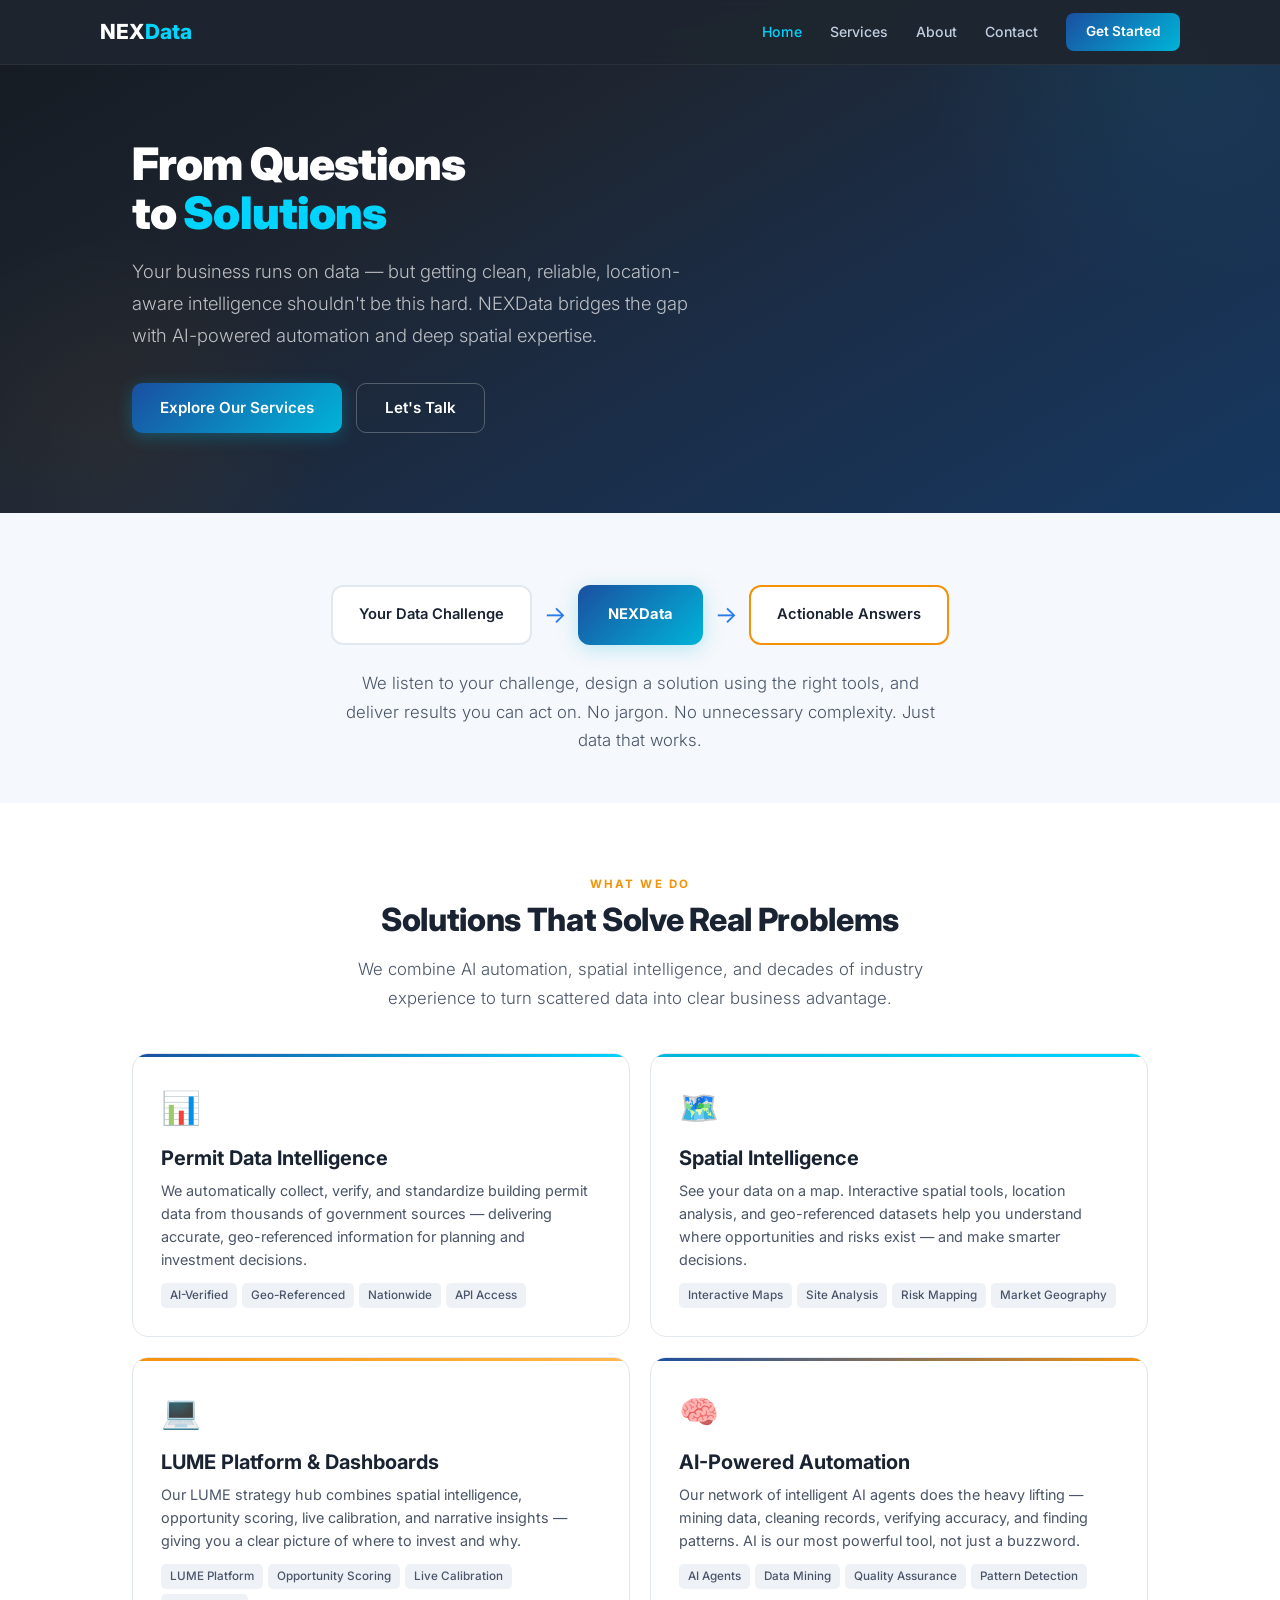
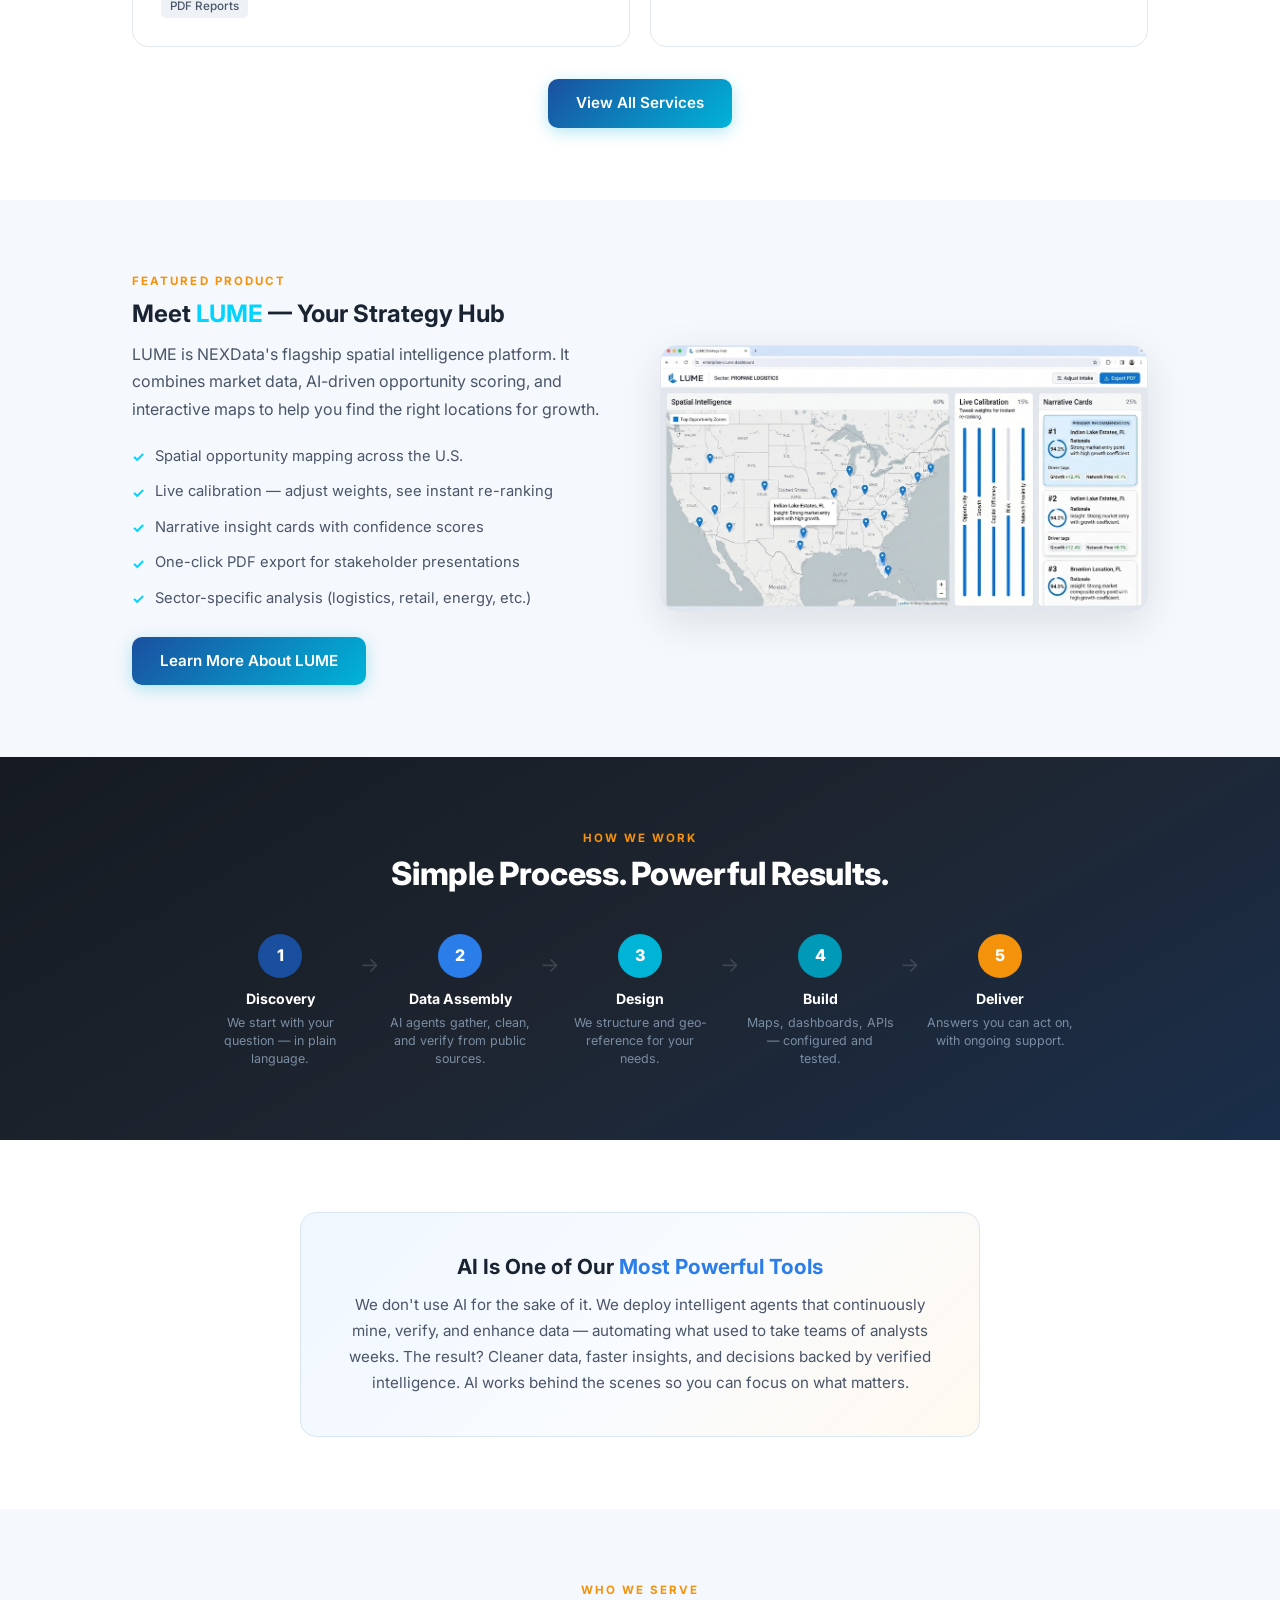
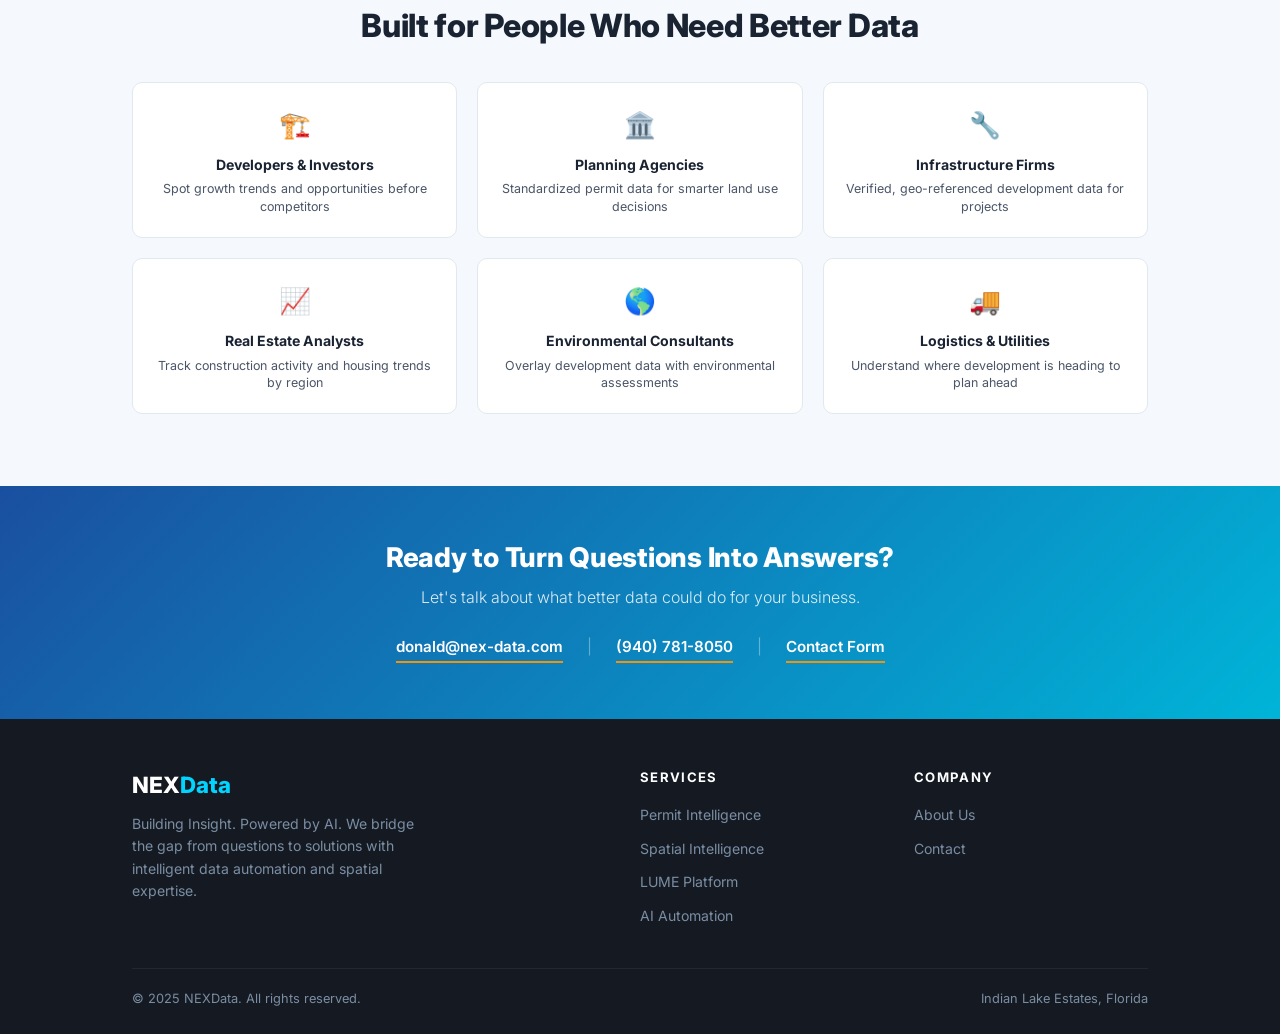
==== index.html @ 65c03d66 "Add files via upload" ====
<!DOCTYPE html>
<html lang="en">
<head>
<meta charset="UTF-8">
<meta name="viewport" content="width=device-width, initial-scale=1.0">
<title>NEXData — From Questions to Solutions | AI-Powered Data Intelligence</title>
<meta name="description" content="NEXData bridges the gap from questions to solutions. AI-powered permit data intelligence, spatial analytics, and custom dashboards for smarter business decisions.">
<link rel="stylesheet" href="styles.css">
</head>
<body>

<!-- NAV -->
<nav class="nav">
  <div class="nav-inner">
    <a href="index.html" class="nav-logo">
      <span class="nav-logo-text"><span class="nex">NEX</span><span class="data">Data</span></span>
    </a>
    <div class="nav-links">
      <a href="index.html" class="active">Home</a>
      <a href="services.html">Services</a>
      <a href="about.html">About</a>
      <a href="contact.html">Contact</a>
      <a href="contact.html" class="nav-cta">Get Started</a>
    </div>
    <div class="nav-toggle" onclick="document.querySelector('.nav-links').classList.toggle('show')">&#9776;</div>
  </div>
</nav>

<!-- HERO -->
<section class="hero">
  <div class="container">
    <h1>From Questions<br>to <span class="accent">Solutions</span></h1>
    <p class="hero-subtitle">
      Your business runs on data — but getting clean, reliable, location-aware
      intelligence shouldn't be this hard. NEXData bridges the gap with AI-powered
      automation and deep spatial expertise.
    </p>
    <div class="hero-ctas">
      <a href="services.html" class="btn btn-primary">Explore Our Services</a>
      <a href="contact.html" class="btn btn-outline">Let's Talk</a>
    </div>
  </div>
</section>

<!-- BRIDGE -->
<section class="section section-alt" style="padding: 48px 0;">
  <div class="container text-center">
    <div class="bridge-flow">
      <div class="bridge-node bn-question">Your Data Challenge</div>
      <div class="bridge-arrow">&rarr;</div>
      <div class="bridge-node bn-nex">NEXData</div>
      <div class="bridge-arrow">&rarr;</div>
      <div class="bridge-node bn-answer">Actionable Answers</div>
    </div>
    <p class="section-subtitle mx-auto" style="margin-top: 16px;">
      We listen to your challenge, design a solution using the right tools, and deliver
      results you can act on. No jargon. No unnecessary complexity. Just data that works.
    </p>
  </div>
</section>

<!-- SERVICES OVERVIEW -->
<section class="section">
  <div class="container">
    <div class="text-center" style="margin-bottom: 40px;">
      <div class="section-label">What We Do</div>
      <h2 class="section-title">Solutions That Solve Real Problems</h2>
      <p class="section-subtitle mx-auto">We combine AI automation, spatial intelligence, and decades of industry experience to turn scattered data into clear business advantage.</p>
    </div>
    <div class="card-grid card-grid-2">

      <div class="card card-accent">
        <div class="card-icon">&#x1F4CA;</div>
        <h3>Permit Data Intelligence</h3>
        <p>We automatically collect, verify, and standardize building permit data from thousands of government sources — delivering accurate, geo-referenced information for planning and investment decisions.</p>
        <div class="tags">
          <span class="tag">AI-Verified</span>
          <span class="tag">Geo-Referenced</span>
          <span class="tag">Nationwide</span>
          <span class="tag">API Access</span>
        </div>
      </div>

      <div class="card card-accent card-accent-cyan">
        <div class="card-icon">&#x1F5FA;&#xFE0F;</div>
        <h3>Spatial Intelligence</h3>
        <p>See your data on a map. Interactive spatial tools, location analysis, and geo-referenced datasets help you understand where opportunities and risks exist — and make smarter decisions.</p>
        <div class="tags">
          <span class="tag">Interactive Maps</span>
          <span class="tag">Site Analysis</span>
          <span class="tag">Risk Mapping</span>
          <span class="tag">Market Geography</span>
        </div>
      </div>

      <div class="card card-accent card-accent-orange">
        <div class="card-icon">&#x1F4BB;</div>
        <h3>LUME Platform & Dashboards</h3>
        <p>Our LUME strategy hub combines spatial intelligence, opportunity scoring, live calibration, and narrative insights — giving you a clear picture of where to invest and why.</p>
        <div class="tags">
          <span class="tag">LUME Platform</span>
          <span class="tag">Opportunity Scoring</span>
          <span class="tag">Live Calibration</span>
          <span class="tag">PDF Reports</span>
        </div>
      </div>

      <div class="card card-accent card-accent-mixed">
        <div class="card-icon">&#x1F9E0;</div>
        <h3>AI-Powered Automation</h3>
        <p>Our network of intelligent AI agents does the heavy lifting — mining data, cleaning records, verifying accuracy, and finding patterns. AI is our most powerful tool, not just a buzzword.</p>
        <div class="tags">
          <span class="tag">AI Agents</span>
          <span class="tag">Data Mining</span>
          <span class="tag">Quality Assurance</span>
          <span class="tag">Pattern Detection</span>
        </div>
      </div>

    </div>
    <div class="text-center" style="margin-top: 32px;">
      <a href="services.html" class="btn btn-primary">View All Services</a>
    </div>
  </div>
</section>

<!-- LUME SHOWCASE -->
<section class="section section-alt">
  <div class="container">
    <div class="lume-showcase">
      <div class="lume-text">
        <div class="section-label">Featured Product</div>
        <h3>Meet <span>LUME</span> — Your Strategy Hub</h3>
        <p>LUME is NEXData's flagship spatial intelligence platform. It combines market data, AI-driven opportunity scoring, and interactive maps to help you find the right locations for growth.</p>
        <ul class="lume-features">
          <li>Spatial opportunity mapping across the U.S.</li>
          <li>Live calibration — adjust weights, see instant re-ranking</li>
          <li>Narrative insight cards with confidence scores</li>
          <li>One-click PDF export for stakeholder presentations</li>
          <li>Sector-specific analysis (logistics, retail, energy, etc.)</li>
        </ul>
        <div style="margin-top: 20px;">
          <a href="services.html#lume" class="btn btn-primary">Learn More About LUME</a>
        </div>
      </div>
      <div>
        <img src="images/lume-dashboard.png" alt="LUME Strategy Hub Dashboard" class="lume-img">
      </div>
    </div>
  </div>
</section>

<!-- PROCESS -->
<section class="section section-dark">
  <div class="container">
    <div class="text-center" style="margin-bottom: 40px;">
      <div class="section-label">How We Work</div>
      <h2 class="section-title">Simple Process. Powerful Results.</h2>
    </div>
    <div class="steps-row">
      <div class="step">
        <div class="step-num step-num-1">1</div>
        <h4>Discovery</h4>
        <p>We start with your question — in plain language.</p>
      </div>
      <div class="step-arrow">&rarr;</div>
      <div class="step">
        <div class="step-num step-num-2">2</div>
        <h4>Data Assembly</h4>
        <p>AI agents gather, clean, and verify from public sources.</p>
      </div>
      <div class="step-arrow">&rarr;</div>
      <div class="step">
        <div class="step-num step-num-3">3</div>
        <h4>Design</h4>
        <p>We structure and geo-reference for your needs.</p>
      </div>
      <div class="step-arrow">&rarr;</div>
      <div class="step">
        <div class="step-num step-num-4">4</div>
        <h4>Build</h4>
        <p>Maps, dashboards, APIs — configured and tested.</p>
      </div>
      <div class="step-arrow">&rarr;</div>
      <div class="step">
        <div class="step-num step-num-5">5</div>
        <h4>Deliver</h4>
        <p>Answers you can act on, with ongoing support.</p>
      </div>
    </div>
  </div>
</section>

<!-- AI CALLOUT -->
<section class="section">
  <div class="container text-center">
    <div class="ai-card mx-auto">
      <h3>AI Is One of Our <span>Most Powerful Tools</span></h3>
      <p>
        We don't use AI for the sake of it. We deploy intelligent agents that continuously mine,
        verify, and enhance data — automating what used to take teams of analysts weeks.
        The result? Cleaner data, faster insights, and decisions backed by verified intelligence.
        AI works behind the scenes so you can focus on what matters.
      </p>
    </div>
  </div>
</section>

<!-- AUDIENCE -->
<section class="section section-alt">
  <div class="container">
    <div class="text-center" style="margin-bottom: 36px;">
      <div class="section-label">Who We Serve</div>
      <h2 class="section-title">Built for People Who Need Better Data</h2>
    </div>
    <div class="card-grid card-grid-3">
      <div class="audience-item">
        <div class="a-icon">&#x1F3D7;&#xFE0F;</div>
        <h4>Developers & Investors</h4>
        <p>Spot growth trends and opportunities before competitors</p>
      </div>
      <div class="audience-item">
        <div class="a-icon">&#x1F3DB;&#xFE0F;</div>
        <h4>Planning Agencies</h4>
        <p>Standardized permit data for smarter land use decisions</p>
      </div>
      <div class="audience-item">
        <div class="a-icon">&#x1F527;</div>
        <h4>Infrastructure Firms</h4>
        <p>Verified, geo-referenced development data for projects</p>
      </div>
      <div class="audience-item">
        <div class="a-icon">&#x1F4C8;</div>
        <h4>Real Estate Analysts</h4>
        <p>Track construction activity and housing trends by region</p>
      </div>
      <div class="audience-item">
        <div class="a-icon">&#x1F30E;</div>
        <h4>Environmental Consultants</h4>
        <p>Overlay development data with environmental assessments</p>
      </div>
      <div class="audience-item">
        <div class="a-icon">&#x1F69A;</div>
        <h4>Logistics & Utilities</h4>
        <p>Understand where development is heading to plan ahead</p>
      </div>
    </div>
  </div>
</section>

<!-- CTA -->
<section class="cta-section">
  <div class="container">
    <h2>Ready to Turn Questions Into Answers?</h2>
    <p>Let's talk about what better data could do for your business.</p>
    <div class="cta-links">
      <a href="mailto:donald@nex-data.com">donald@nex-data.com</a>
      <span>|</span>
      <a href="tel:9407818050">(940) 781-8050</a>
      <span>|</span>
      <a href="contact.html">Contact Form</a>
    </div>
  </div>
</section>

<!-- FOOTER -->
<footer class="footer">
  <div class="container">
    <div class="footer-grid">
      <div class="footer-brand">
        <div class="logo-text"><span class="nex">NEX</span><span class="data">Data</span></div>
        <p>Building Insight. Powered by AI. We bridge the gap from questions to solutions with intelligent data automation and spatial expertise.</p>
      </div>
      <div>
        <h4>Services</h4>
        <ul>
          <li><a href="services.html">Permit Intelligence</a></li>
          <li><a href="services.html">Spatial Intelligence</a></li>
          <li><a href="services.html#lume">LUME Platform</a></li>
          <li><a href="services.html">AI Automation</a></li>
        </ul>
      </div>
      <div>
        <h4>Company</h4>
        <ul>
          <li><a href="about.html">About Us</a></li>
          <li><a href="contact.html">Contact</a></li>
        </ul>
      </div>
    </div>
    <div class="footer-bottom">
      <span>&copy; 2025 NEXData. All rights reserved.</span>
      <span>Indian Lake Estates, Florida</span>
    </div>
  </div>
</footer>

</body>
</html>
---- styles.css ----
/* ===================================================================
   NEXData — Global Stylesheet
   Brand: Dark charcoal, Blue→Cyan gradient, Orange accent
   =================================================================== */

@import url('https://fonts.googleapis.com/css2?family=Inter:wght@300;400;500;600;700;800;900&display=swap');

:root {
  --dark: #1e2530;
  --dark-mid: #2a3240;
  --dark-deep: #151a22;
  --blue-deep: #1a4fa0;
  --blue-mid: #2b7de9;
  --blue-bright: #00b4d8;
  --cyan: #00d4ff;
  --orange: #f5920b;
  --orange-light: #ffb84d;
  --white: #ffffff;
  --off-white: #f5f8fc;
  --light-gray: #eef2f7;
  --text-dark: #1a2332;
  --text-body: #4a5568;
  --text-light: #c0cee0;
  --text-muted: #7a8da3;
  --border: #e2e8f0;
  --radius: 12px;
  --radius-lg: 16px;
  --shadow: 0 4px 20px rgba(0,0,0,0.06);
  --shadow-lg: 0 12px 40px rgba(0,0,0,0.1);
}

* { margin: 0; padding: 0; box-sizing: border-box; }

html { scroll-behavior: smooth; }

body {
  font-family: 'Inter', -apple-system, BlinkMacSystemFont, sans-serif;
  color: var(--text-dark);
  background: var(--white);
  -webkit-font-smoothing: antialiased;
  line-height: 1.6;
}

img { max-width: 100%; height: auto; display: block; }
a { text-decoration: none; color: inherit; transition: color 0.2s; }

.container { max-width: 1080px; margin: 0 auto; padding: 0 32px; }
.container-narrow { max-width: 800px; margin: 0 auto; padding: 0 32px; }

/* ===== TYPOGRAPHY ===== */
h1 { font-size: 2.8rem; font-weight: 900; letter-spacing: -0.02em; line-height: 1.1; }
h2 { font-size: 2rem; font-weight: 800; letter-spacing: -0.01em; line-height: 1.2; }
h3 { font-size: 1.25rem; font-weight: 700; line-height: 1.3; }
h4 { font-size: 1rem; font-weight: 700; }

.section-label {
  font-size: 0.72rem;
  font-weight: 700;
  letter-spacing: 0.18em;
  text-transform: uppercase;
  color: var(--orange);
  margin-bottom: 8px;
}

.section-title { margin-bottom: 16px; color: var(--text-dark); }
.section-subtitle {
  font-size: 1.05rem;
  color: var(--text-body);
  line-height: 1.7;
  max-width: 600px;
  font-weight: 300;
}

.text-center { text-align: center; }
.mx-auto { margin-left: auto; margin-right: auto; }

/* ===== NAVIGATION ===== */
.nav {
  position: fixed;
  top: 0;
  left: 0;
  right: 0;
  z-index: 1000;
  background: rgba(30,37,48,0.95);
  backdrop-filter: blur(12px);
  border-bottom: 1px solid rgba(255,255,255,0.06);
  padding: 0 32px;
}

.nav-inner {
  max-width: 1080px;
  margin: 0 auto;
  display: flex;
  align-items: center;
  justify-content: space-between;
  height: 64px;
}

.nav-logo {
  display: flex;
  align-items: center;
  gap: 10px;
}

.nav-logo img { height: 36px; width: auto; }

.nav-logo-text { font-size: 1.3rem; font-weight: 800; }
.nav-logo-text .nex { color: var(--white); }
.nav-logo-text .data { color: var(--cyan); }

.nav-links { display: flex; gap: 28px; align-items: center; }

.nav-links a {
  font-size: 0.88rem;
  font-weight: 500;
  color: var(--text-light);
  transition: color 0.2s;
}

.nav-links a:hover { color: var(--cyan); }
.nav-links a.active { color: var(--cyan); }

.nav-cta {
  background: linear-gradient(135deg, var(--blue-deep), var(--blue-bright));
  color: var(--white) !important;
  padding: 8px 20px;
  border-radius: 8px;
  font-weight: 600 !important;
  font-size: 0.85rem !important;
  transition: opacity 0.2s !important;
}

.nav-cta:hover { opacity: 0.9; color: var(--white) !important; }

/* Mobile nav */
.nav-toggle { display: none; cursor: pointer; color: var(--white); font-size: 1.5rem; }

/* ===== HERO ===== */
.hero {
  background: linear-gradient(150deg, var(--dark-deep) 0%, var(--dark) 35%, #1a2e4a 65%, #163860 100%);
  color: var(--white);
  padding: 140px 0 80px;
  position: relative;
  overflow: hidden;
}

.hero::before {
  content: '';
  position: absolute;
  top: -50%;
  right: -15%;
  width: 600px;
  height: 600px;
  background: radial-gradient(circle, rgba(0,212,255,0.07) 0%, transparent 60%);
  border-radius: 50%;
}

.hero::after {
  content: '';
  position: absolute;
  bottom: -35%;
  left: -10%;
  width: 500px;
  height: 500px;
  background: radial-gradient(circle, rgba(245,146,11,0.05) 0%, transparent 60%);
  border-radius: 50%;
}

.hero .container { position: relative; z-index: 1; }

.hero h1 { margin-bottom: 16px; }
.hero h1 .accent { color: var(--cyan); }

.hero-subtitle {
  font-size: 1.15rem;
  color: rgba(255,255,255,0.7);
  max-width: 560px;
  line-height: 1.75;
  font-weight: 300;
  margin-bottom: 32px;
}

.hero-ctas { display: flex; gap: 14px; flex-wrap: wrap; }

.btn {
  display: inline-flex;
  align-items: center;
  gap: 8px;
  padding: 12px 28px;
  border-radius: 10px;
  font-weight: 600;
  font-size: 0.95rem;
  transition: all 0.2s;
  cursor: pointer;
  border: none;
}

.btn-primary {
  background: linear-gradient(135deg, var(--blue-deep), var(--blue-bright));
  color: var(--white);
  box-shadow: 0 4px 16px rgba(0,180,216,0.3);
}

.btn-primary:hover { box-shadow: 0 6px 24px rgba(0,180,216,0.4); transform: translateY(-1px); }

.btn-outline {
  background: transparent;
  color: var(--white);
  border: 1.5px solid rgba(255,255,255,0.25);
}

.btn-outline:hover { border-color: var(--cyan); color: var(--cyan); }

/* ===== SECTIONS ===== */
.section { padding: 72px 0; }
.section-dark {
  background: linear-gradient(150deg, var(--dark-deep) 0%, var(--dark) 50%, #1a2e4a 100%);
  color: var(--white);
}

.section-dark .section-title { color: var(--white); }
.section-dark .section-subtitle { color: var(--text-light); }

.section-alt { background: var(--off-white); }

/* ===== BRIDGE VISUAL ===== */
.bridge-flow {
  display: flex;
  align-items: center;
  justify-content: center;
  gap: 0;
  margin: 24px 0;
  flex-wrap: wrap;
}

.bridge-node {
  padding: 16px 26px;
  border-radius: var(--radius);
  font-weight: 600;
  font-size: 0.92rem;
}

.bn-question {
  background: var(--white);
  border: 2px solid var(--border);
  color: var(--text-dark);
}

.bn-nex {
  background: linear-gradient(135deg, var(--blue-deep), var(--blue-bright));
  color: var(--white);
  font-weight: 700;
  padding: 18px 30px;
  box-shadow: 0 4px 20px rgba(0,180,216,0.25);
}

.bn-answer {
  background: var(--white);
  border: 2px solid var(--orange);
  color: var(--text-dark);
}

.bridge-arrow {
  font-size: 1.5rem;
  color: var(--blue-mid);
  padding: 0 12px;
}

/* ===== CARD GRID ===== */
.card-grid {
  display: grid;
  gap: 20px;
}

.card-grid-2 { grid-template-columns: repeat(2, 1fr); }
.card-grid-3 { grid-template-columns: repeat(3, 1fr); }
.card-grid-4 { grid-template-columns: repeat(4, 1fr); }

.card {
  background: var(--white);
  border: 1px solid var(--border);
  border-radius: var(--radius-lg);
  padding: 28px;
  transition: transform 0.2s, box-shadow 0.2s;
  position: relative;
  overflow: hidden;
}

.card:hover { transform: translateY(-2px); box-shadow: var(--shadow-lg); }

.card-accent::before {
  content: '';
  position: absolute;
  top: 0; left: 0; right: 0;
  height: 3px;
  background: linear-gradient(90deg, var(--blue-deep), var(--cyan));
}

.card-accent-orange::before { background: linear-gradient(90deg, var(--orange), var(--orange-light)); }
.card-accent-cyan::before { background: linear-gradient(90deg, var(--blue-bright), var(--cyan)); }
.card-accent-mixed::before { background: linear-gradient(90deg, var(--blue-deep), var(--orange)); }

.card-icon { font-size: 2rem; margin-bottom: 12px; }
.card h3 { margin-bottom: 8px; }
.card p { font-size: 0.9rem; color: var(--text-body); line-height: 1.6; }

.tags { display: flex; flex-wrap: wrap; gap: 5px; margin-top: 12px; }
.tag {
  background: var(--light-gray);
  color: var(--text-body);
  font-size: 0.73rem;
  font-weight: 500;
  padding: 3px 9px;
  border-radius: 5px;
}

/* ===== STEPS ===== */
.steps-row {
  display: flex;
  justify-content: center;
  gap: 0;
  flex-wrap: wrap;
  align-items: flex-start;
}

.step {
  flex: 1;
  min-width: 130px;
  max-width: 160px;
  text-align: center;
  padding: 0 6px;
}

.step-num {
  width: 44px; height: 44px;
  border-radius: 50%;
  display: inline-flex;
  align-items: center;
  justify-content: center;
  font-size: 1rem;
  font-weight: 800;
  color: var(--white);
  margin-bottom: 10px;
}

.step-num-1 { background: var(--blue-deep); }
.step-num-2 { background: var(--blue-mid); }
.step-num-3 { background: var(--blue-bright); }
.step-num-4 { background: #0099b8; }
.step-num-5 { background: var(--orange); }

.step h4 { font-size: 0.88rem; margin-bottom: 4px; color: var(--white); }
.step p { font-size: 0.78rem; color: var(--text-muted); line-height: 1.45; }

.step-arrow {
  color: rgba(255,255,255,0.15);
  font-size: 1.3rem;
  display: flex;
  align-items: center;
  padding-top: 14px;
}

/* ===== LUME SHOWCASE ===== */
.lume-showcase {
  display: grid;
  grid-template-columns: 1fr 1fr;
  gap: 40px;
  align-items: center;
}

.lume-text h3 { font-size: 1.5rem; margin-bottom: 12px; }
.lume-text h3 span { color: var(--cyan); }
.lume-text p { color: var(--text-body); margin-bottom: 16px; line-height: 1.7; }

.lume-features { list-style: none; }
.lume-features li {
  padding: 6px 0;
  font-size: 0.92rem;
  color: var(--text-body);
  display: flex;
  align-items: center;
  gap: 10px;
}

.lume-features li::before {
  content: '\2713';
  color: var(--cyan);
  font-weight: 700;
  font-size: 0.9rem;
}

.lume-img {
  border-radius: var(--radius-lg);
  box-shadow: var(--shadow-lg);
  border: 1px solid var(--border);
}

/* ===== AI CALLOUT ===== */
.ai-card {
  background: linear-gradient(135deg, #f0f7ff 0%, #f8fbff 50%, #fff9f0 100%);
  border: 1px solid #d8e6f5;
  border-radius: var(--radius-lg);
  padding: 40px;
  max-width: 680px;
  text-align: center;
}

.ai-card h3 { font-size: 1.3rem; margin-bottom: 12px; }
.ai-card h3 span { color: var(--blue-mid); }
.ai-card p { font-size: 0.95rem; color: var(--text-body); line-height: 1.7; }

/* ===== AUDIENCE ===== */
.audience-item {
  background: var(--white);
  border: 1px solid var(--border);
  border-radius: 10px;
  padding: 22px;
  text-align: center;
}

.audience-item .a-icon { font-size: 1.6rem; margin-bottom: 8px; }
.audience-item h4 { font-size: 0.88rem; margin-bottom: 4px; }
.audience-item p { font-size: 0.78rem; color: var(--text-body); line-height: 1.4; }

/* ===== STATS BAR ===== */
.stats-bar {
  display: flex;
  justify-content: center;
  gap: 48px;
  flex-wrap: wrap;
  padding: 24px 0;
}

.stat { text-align: center; }
.stat-number {
  font-size: 2.4rem;
  font-weight: 900;
  color: var(--cyan);
  line-height: 1;
  margin-bottom: 4px;
}

.stat-label {
  font-size: 0.82rem;
  color: var(--text-muted);
  font-weight: 500;
}

/* ===== CTA SECTION ===== */
.cta-section {
  background: linear-gradient(135deg, var(--blue-deep) 0%, var(--blue-bright) 100%);
  padding: 56px 0;
  text-align: center;
  color: var(--white);
}

.cta-section h2 { font-size: 1.7rem; margin-bottom: 10px; }
.cta-section p { font-size: 1rem; color: rgba(255,255,255,0.85); margin-bottom: 24px; font-weight: 300; }

.cta-links { display: flex; gap: 24px; justify-content: center; flex-wrap: wrap; font-size: 0.95rem; }
.cta-links a { color: var(--white); font-weight: 600; border-bottom: 2px solid var(--orange); padding-bottom: 2px; }
.cta-links a:hover { border-color: var(--white); }
.cta-links span { color: rgba(255,255,255,0.35); }

/* ===== CONTACT FORM ===== */
.contact-grid {
  display: grid;
  grid-template-columns: 1fr 1fr;
  gap: 40px;
  align-items: start;
}

.form-group { margin-bottom: 16px; }

.form-group label {
  display: block;
  font-size: 0.85rem;
  font-weight: 600;
  color: var(--text-dark);
  margin-bottom: 6px;
}

.form-group input,
.form-group textarea,
.form-group select {
  width: 100%;
  padding: 12px 16px;
  border: 1.5px solid var(--border);
  border-radius: 8px;
  font-size: 0.92rem;
  font-family: 'Inter', sans-serif;
  transition: border-color 0.2s;
  background: var(--white);
}

.form-group input:focus,
.form-group textarea:focus,
.form-group select:focus {
  outline: none;
  border-color: var(--blue-mid);
  box-shadow: 0 0 0 3px rgba(43,125,233,0.1);
}

.form-group textarea { min-height: 120px; resize: vertical; }

.contact-info { padding: 20px 0; }
.contact-info-item {
  display: flex;
  align-items: flex-start;
  gap: 14px;
  margin-bottom: 24px;
}

.contact-info-item .ci-icon {
  font-size: 1.3rem;
  flex-shrink: 0;
  padding-top: 2px;
}

.contact-info-item h4 { font-size: 0.9rem; margin-bottom: 2px; }
.contact-info-item p { font-size: 0.88rem; color: var(--text-body); }
.contact-info-item a { color: var(--blue-mid); }
.contact-info-item a:hover { color: var(--blue-deep); }

/* ===== ABOUT ===== */
.team-grid {
  display: grid;
  grid-template-columns: 1fr 1fr;
  gap: 32px;
}

.team-card {
  background: var(--white);
  border: 1px solid var(--border);
  border-radius: var(--radius-lg);
  padding: 32px;
}

.team-card h3 { margin-bottom: 4px; }
.team-card .role { font-size: 0.88rem; color: var(--blue-mid); font-weight: 600; margin-bottom: 12px; }
.team-card p { font-size: 0.9rem; color: var(--text-body); line-height: 1.6; }

/* ===== FOOTER ===== */
.footer {
  background: var(--dark-deep);
  color: var(--text-light);
  padding: 48px 0 24px;
}

.footer-grid {
  display: grid;
  grid-template-columns: 2fr 1fr 1fr;
  gap: 40px;
  margin-bottom: 32px;
}

.footer-brand .logo-text { font-size: 1.4rem; font-weight: 800; margin-bottom: 10px; }
.footer-brand .logo-text .nex { color: var(--white); }
.footer-brand .logo-text .data { color: var(--cyan); }
.footer-brand p { font-size: 0.88rem; color: var(--text-muted); line-height: 1.6; max-width: 300px; }

.footer h4 { font-size: 0.82rem; font-weight: 700; letter-spacing: 0.1em; text-transform: uppercase; color: var(--white); margin-bottom: 14px; }
.footer ul { list-style: none; }
.footer li { margin-bottom: 8px; }
.footer li a { font-size: 0.88rem; color: var(--text-muted); }
.footer li a:hover { color: var(--cyan); }

.footer-bottom {
  border-top: 1px solid rgba(255,255,255,0.06);
  padding-top: 20px;
  display: flex;
  justify-content: space-between;
  align-items: center;
  font-size: 0.8rem;
  color: var(--text-muted);
}

/* ===== RESPONSIVE ===== */
@media (max-width: 768px) {
  h1 { font-size: 2rem; }
  h2 { font-size: 1.5rem; }
  .hero { padding: 120px 0 60px; }
  .card-grid-2, .card-grid-3, .card-grid-4 { grid-template-columns: 1fr; }
  .lume-showcase { grid-template-columns: 1fr; }
  .contact-grid { grid-template-columns: 1fr; }
  .team-grid { grid-template-columns: 1fr; }
  .footer-grid { grid-template-columns: 1fr; }
  .steps-row { flex-direction: column; align-items: center; }
  .step-arrow { display: none; }
  .bridge-flow { flex-direction: column; }
  .bridge-arrow { transform: rotate(90deg); }
  .stats-bar { gap: 24px; }
  .nav-links { display: none; }
  .nav-toggle { display: block; }
  .container { padding: 0 20px; }
}

@media print {
  .nav { display: none; }
  .card:hover { transform: none; box-shadow: none; }
}
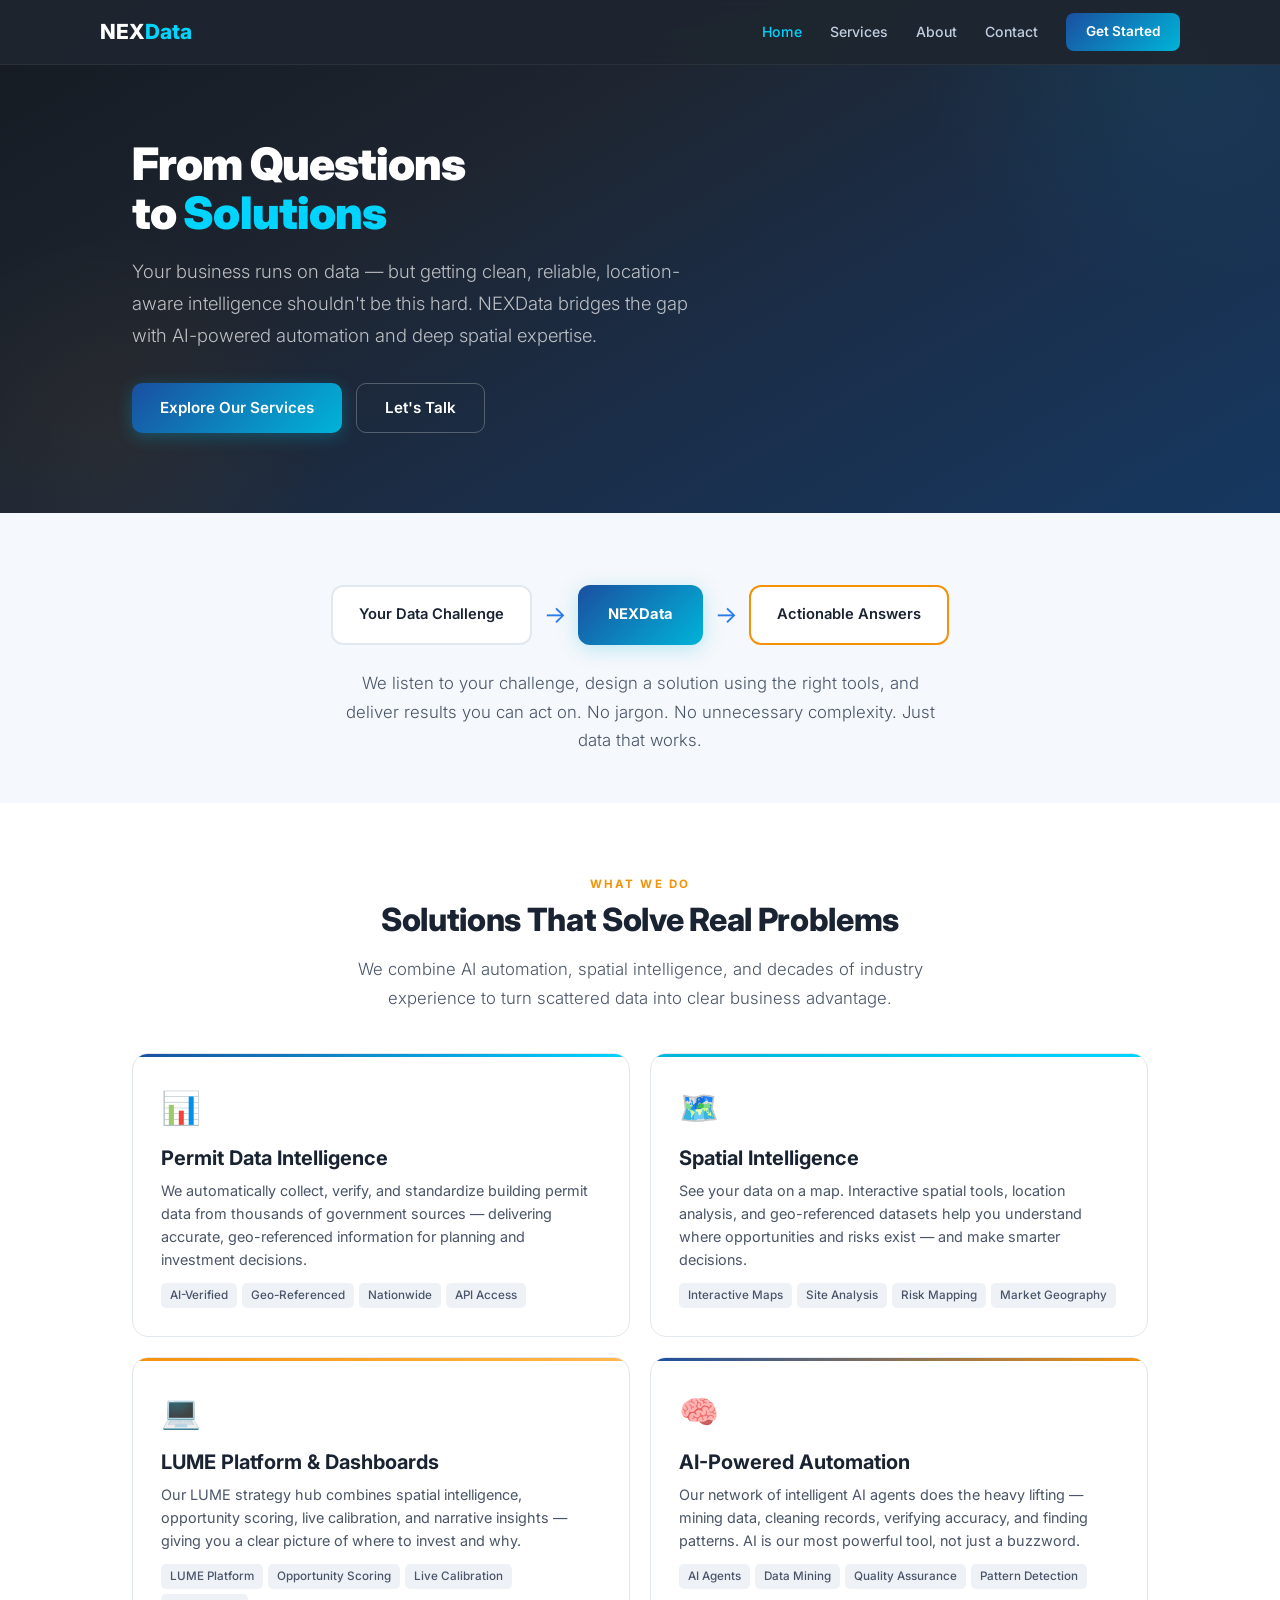
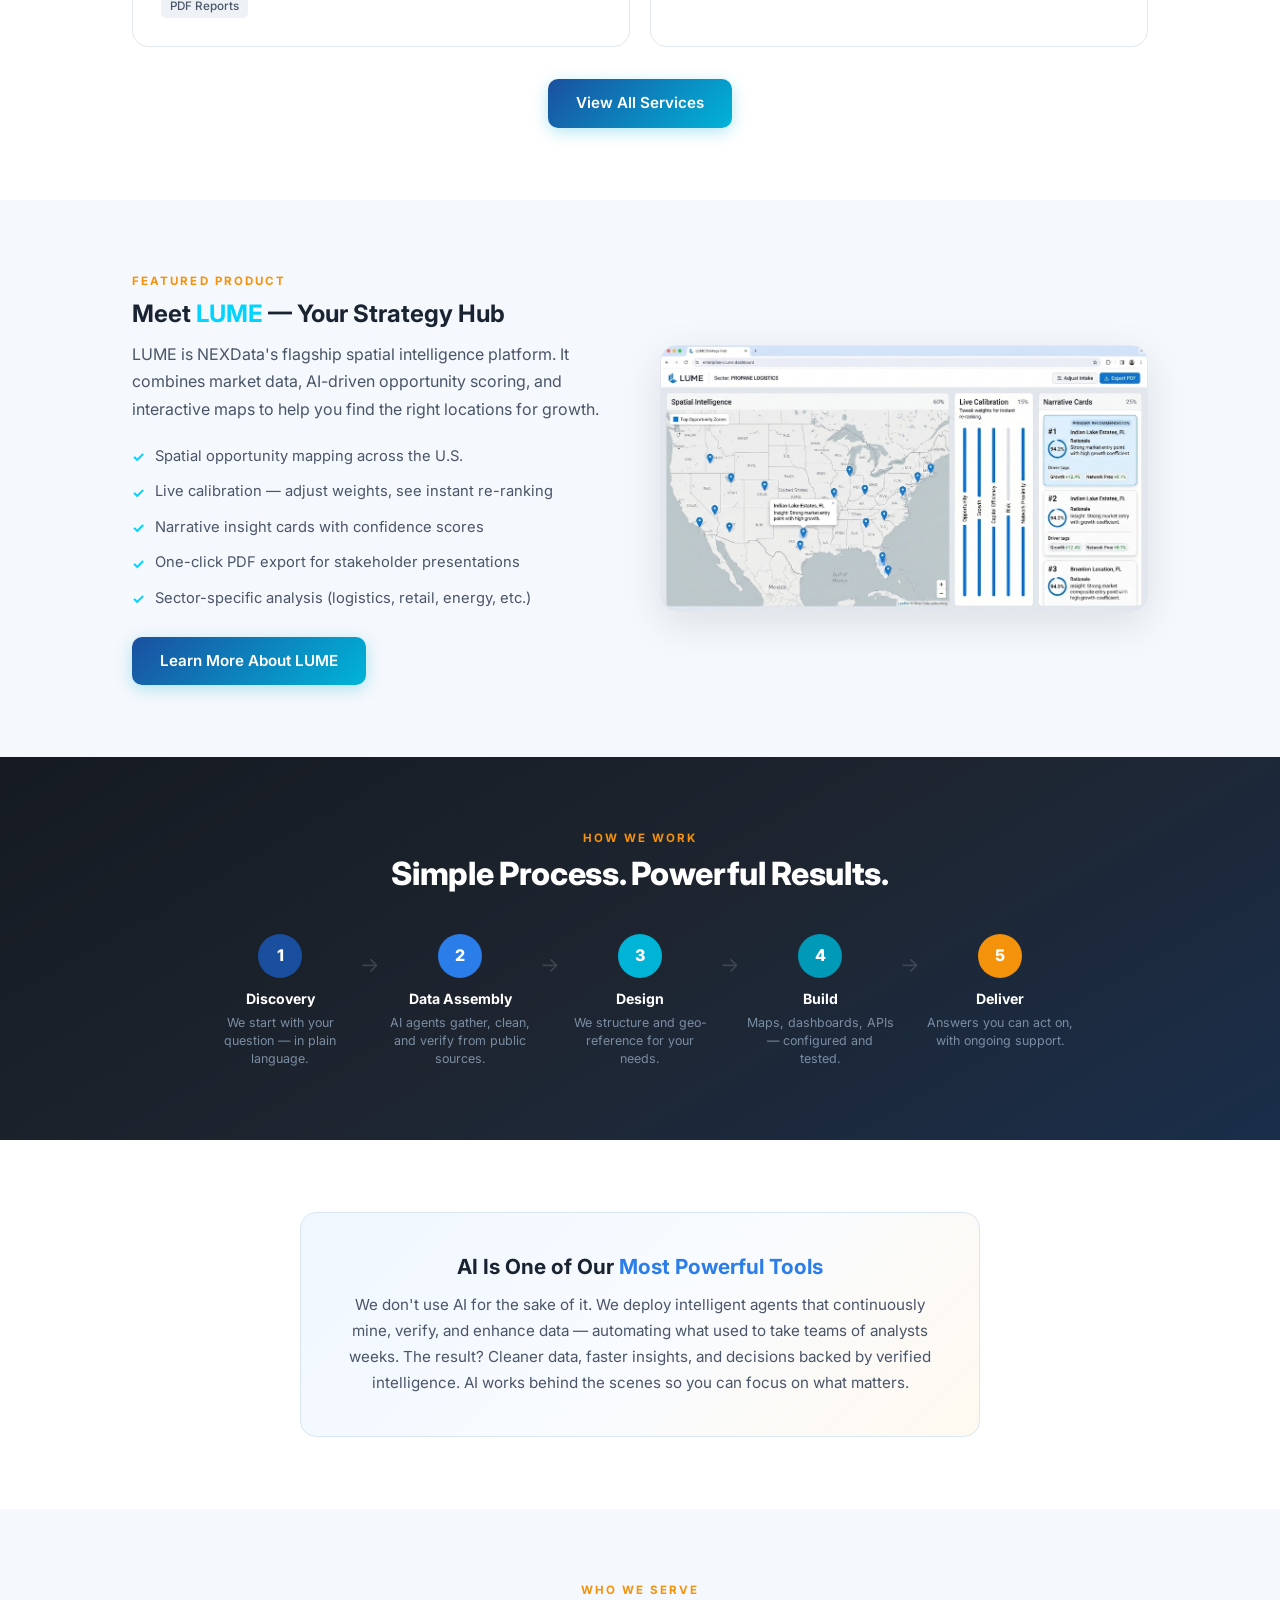
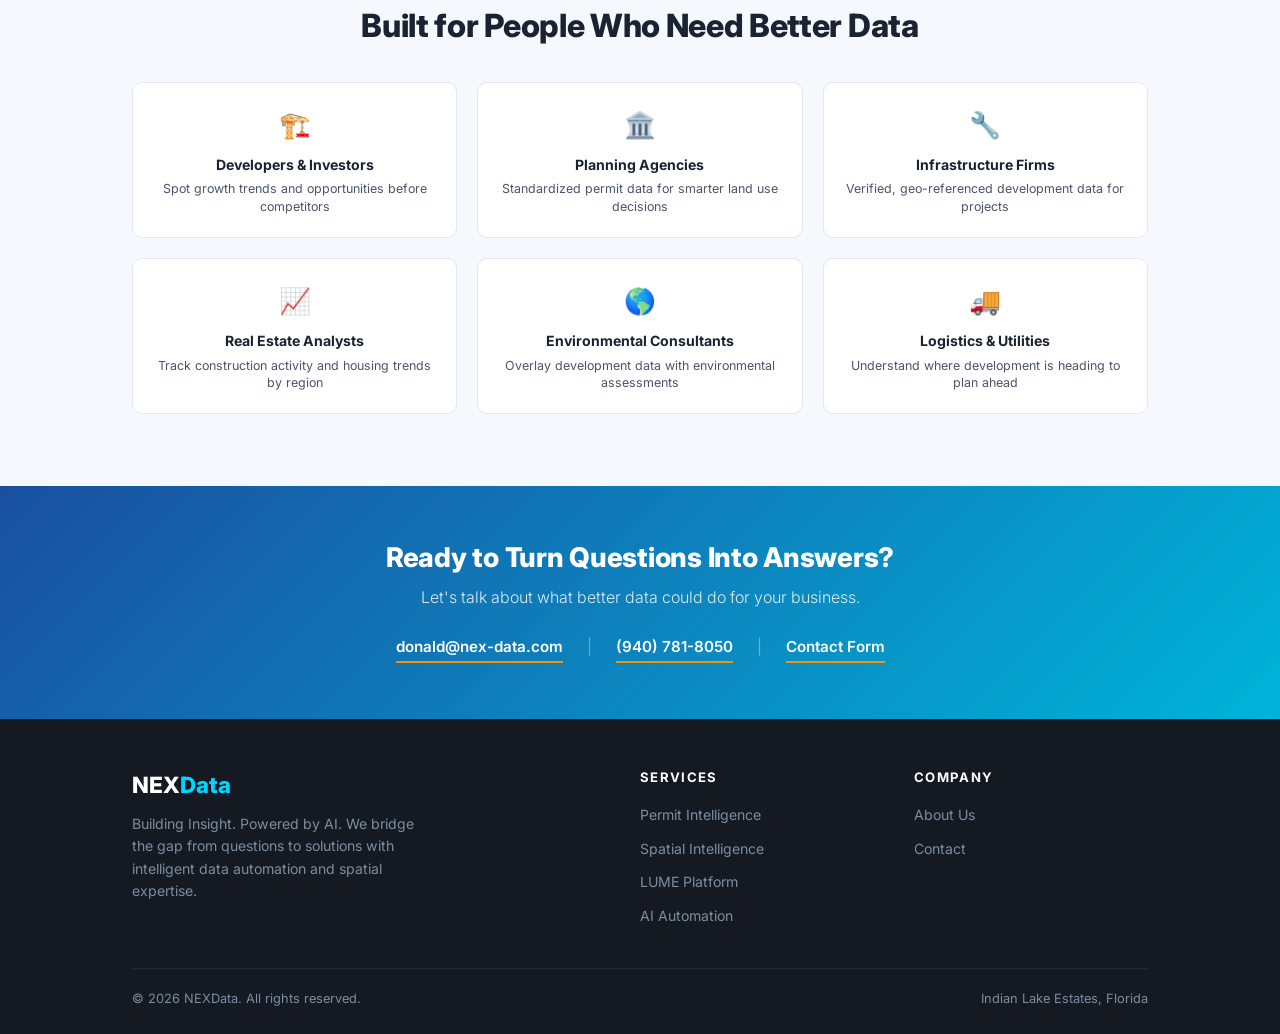
==== commit 9f5326c1: "Add files via upload" ====
--- a/index.html
+++ b/index.html
@@ -5,6 +5,24 @@
 <meta name="viewport" content="width=device-width, initial-scale=1.0">
 <title>NEXData — From Questions to Solutions | AI-Powered Data Intelligence</title>
 <meta name="description" content="NEXData bridges the gap from questions to solutions. AI-powered permit data intelligence, spatial analytics, and custom dashboards for smarter business decisions.">
+<link rel="icon" type="image/svg+xml" href="images/favicon.svg">
+
+<!-- Open Graph -->
+<meta property="og:title" content="NEXData — From Questions to Solutions">
+<meta property="og:description" content="AI-powered permit data intelligence, spatial analytics, and custom dashboards for smarter business decisions.">
+<meta property="og:type" content="website">
+<meta property="og:url" content="https://nex-data.com/">
+<meta property="og:image" content="https://nex-data.com/images/banner.jpg">
+
+<!-- Google Analytics — Replace G-XXXXXXXXXX with your Measurement ID -->
+<script async src="https://www.googletagmanager.com/gtag/js?id=G-XXXXXXXXXX"></script>
+<script>
+  window.dataLayer = window.dataLayer || [];
+  function gtag(){dataLayer.push(arguments);}
+  gtag('js', new Date());
+  gtag('config', 'G-XXXXXXXXXX');
+</script>
+
 <link rel="stylesheet" href="styles.css">
 </head>
 <body>
@@ -289,7 +307,7 @@
       </div>
     </div>
     <div class="footer-bottom">
-      <span>&copy; 2025 NEXData. All rights reserved.</span>
+      <span>&copy; 2026 NEXData. All rights reserved.</span>
       <span>Indian Lake Estates, Florida</span>
     </div>
   </div>
--- a/styles.css
+++ b/styles.css
@@ -525,7 +525,7 @@
 /* ===== ABOUT ===== */
 .team-grid {
   display: grid;
-  grid-template-columns: 1fr 1fr;
+  grid-template-columns: repeat(3, 1fr);
   gap: 32px;
 }
 
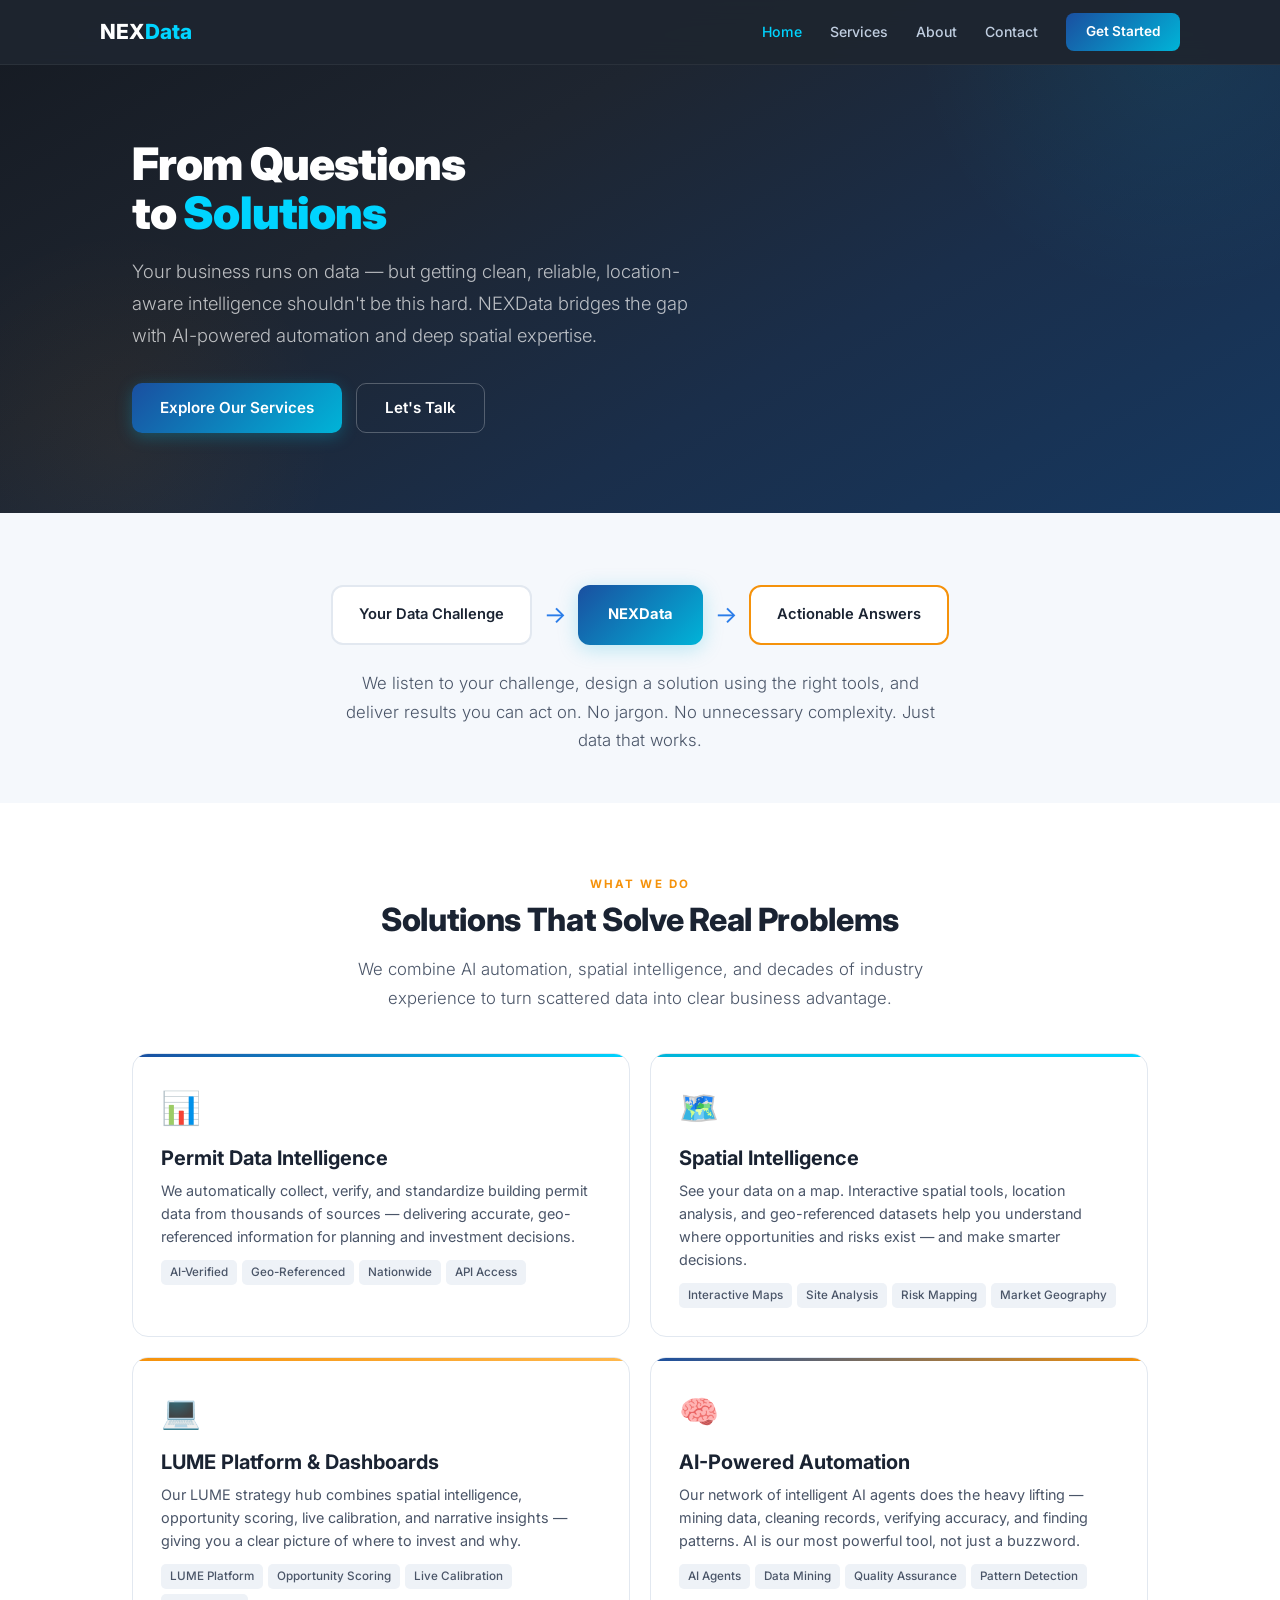
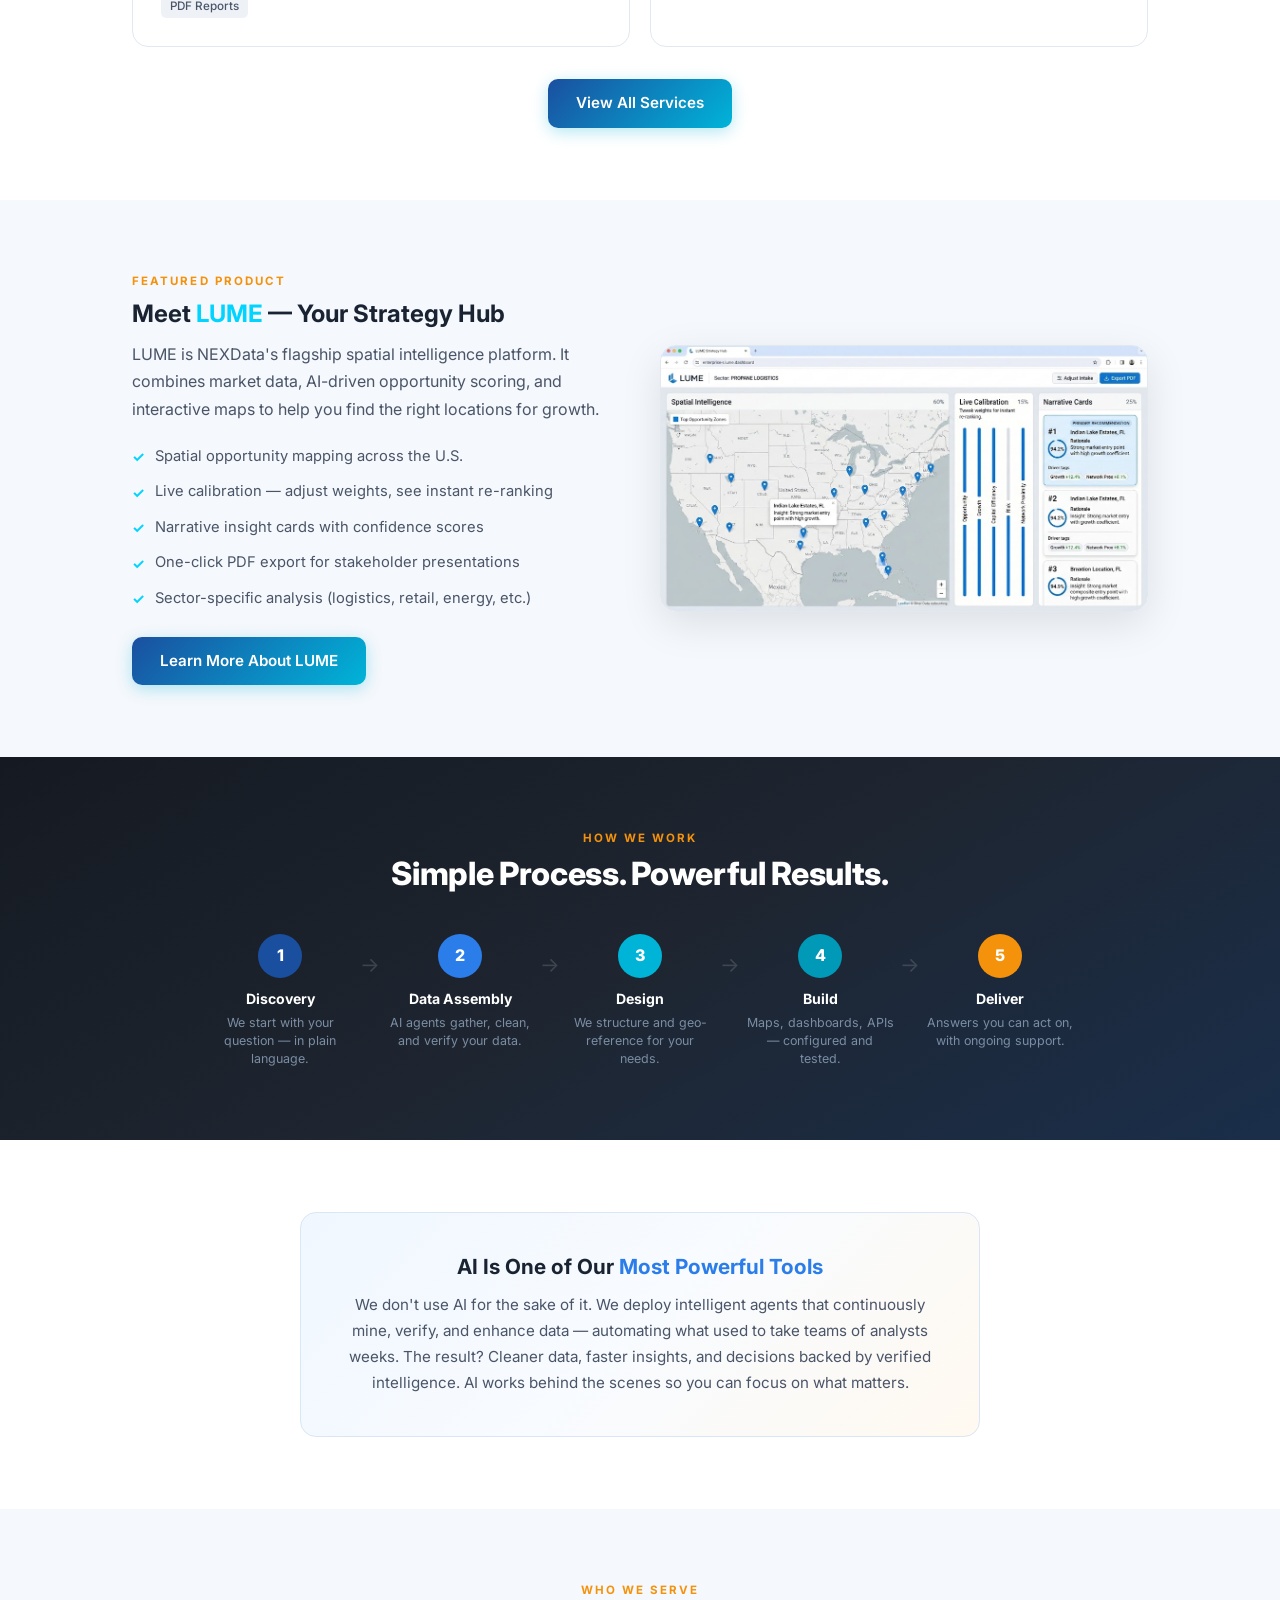
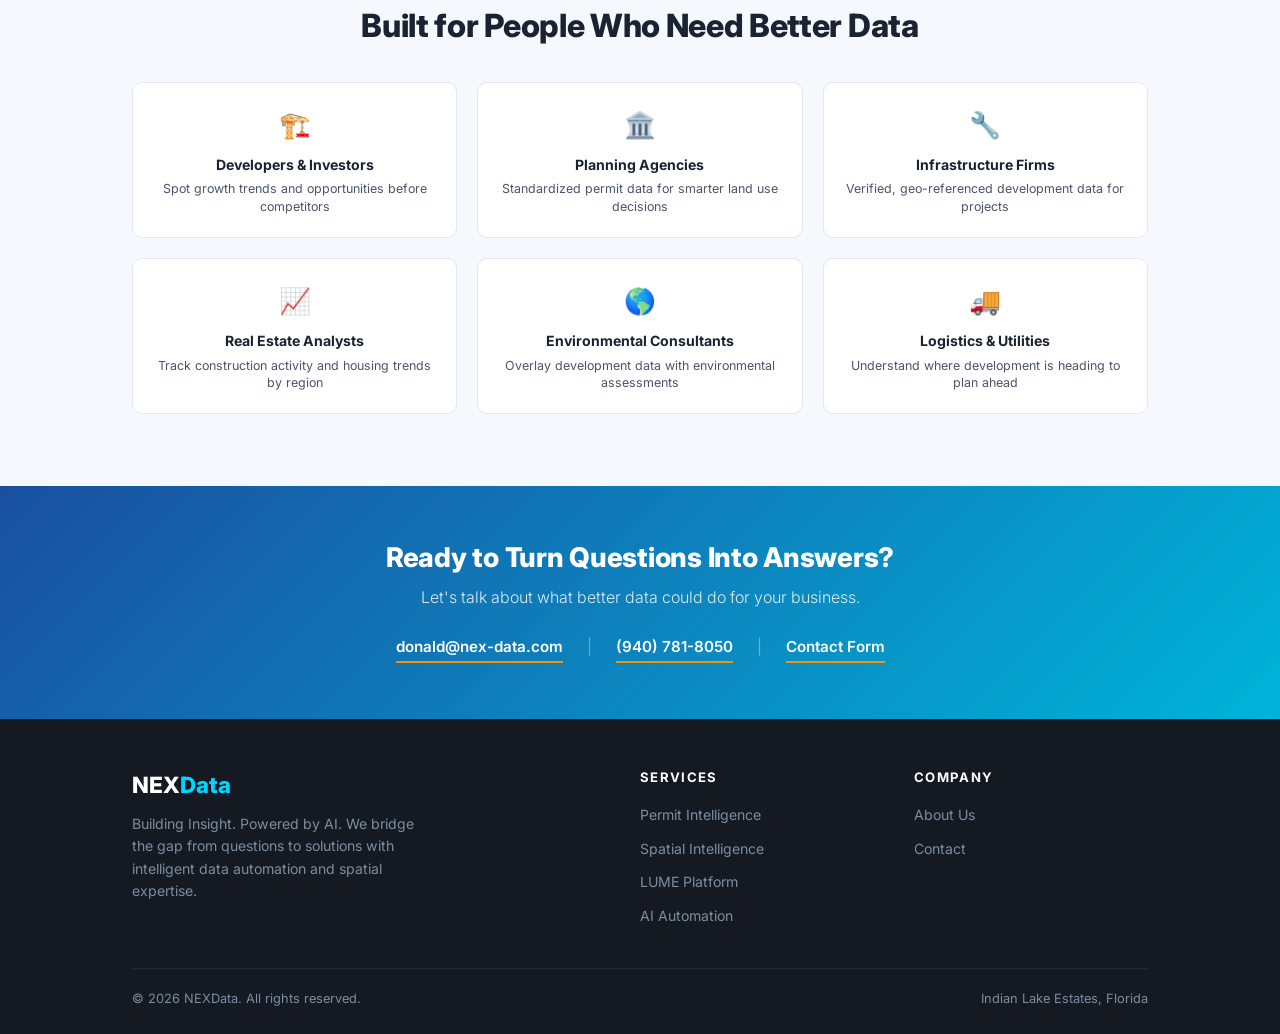
==== commit b3aa2f99: "Add files via upload Add public data issue" ====
--- a/index.html
+++ b/index.html
@@ -14,13 +14,13 @@
 <meta property="og:url" content="https://nex-data.com/">
 <meta property="og:image" content="https://nex-data.com/images/banner.jpg">
 
-<!-- Google Analytics — Replace G-XXXXXXXXXX with your Measurement ID -->
-<script async src="https://www.googletagmanager.com/gtag/js?id=G-XXXXXXXXXX"></script>
+<!-- Google Analytics — Replace G-WJ8TZ7RB2N with your Measurement ID -->
+<script async src="https://www.googletagmanager.com/gtag/js?id=G-WJ8TZ7RB2N"></script>
 <script>
   window.dataLayer = window.dataLayer || [];
   function gtag(){dataLayer.push(arguments);}
   gtag('js', new Date());
-  gtag('config', 'G-XXXXXXXXXX');
+  gtag('config', 'G-WJ8TZ7RB2N');
 </script>
 
 <link rel="stylesheet" href="styles.css">
@@ -90,7 +90,7 @@
       <div class="card card-accent">
         <div class="card-icon">&#x1F4CA;</div>
         <h3>Permit Data Intelligence</h3>
-        <p>We automatically collect, verify, and standardize building permit data from thousands of government sources — delivering accurate, geo-referenced information for planning and investment decisions.</p>
+        <p>We automatically collect, verify, and standardize building permit data from thousands of sources — delivering accurate, geo-referenced information for planning and investment decisions.</p>
         <div class="tags">
           <span class="tag">AI-Verified</span>
           <span class="tag">Geo-Referenced</span>
@@ -185,7 +185,7 @@
       <div class="step">
         <div class="step-num step-num-2">2</div>
         <h4>Data Assembly</h4>
-        <p>AI agents gather, clean, and verify from public sources.</p>
+        <p>AI agents gather, clean, and verify your data.</p>
       </div>
       <div class="step-arrow">&rarr;</div>
       <div class="step">
